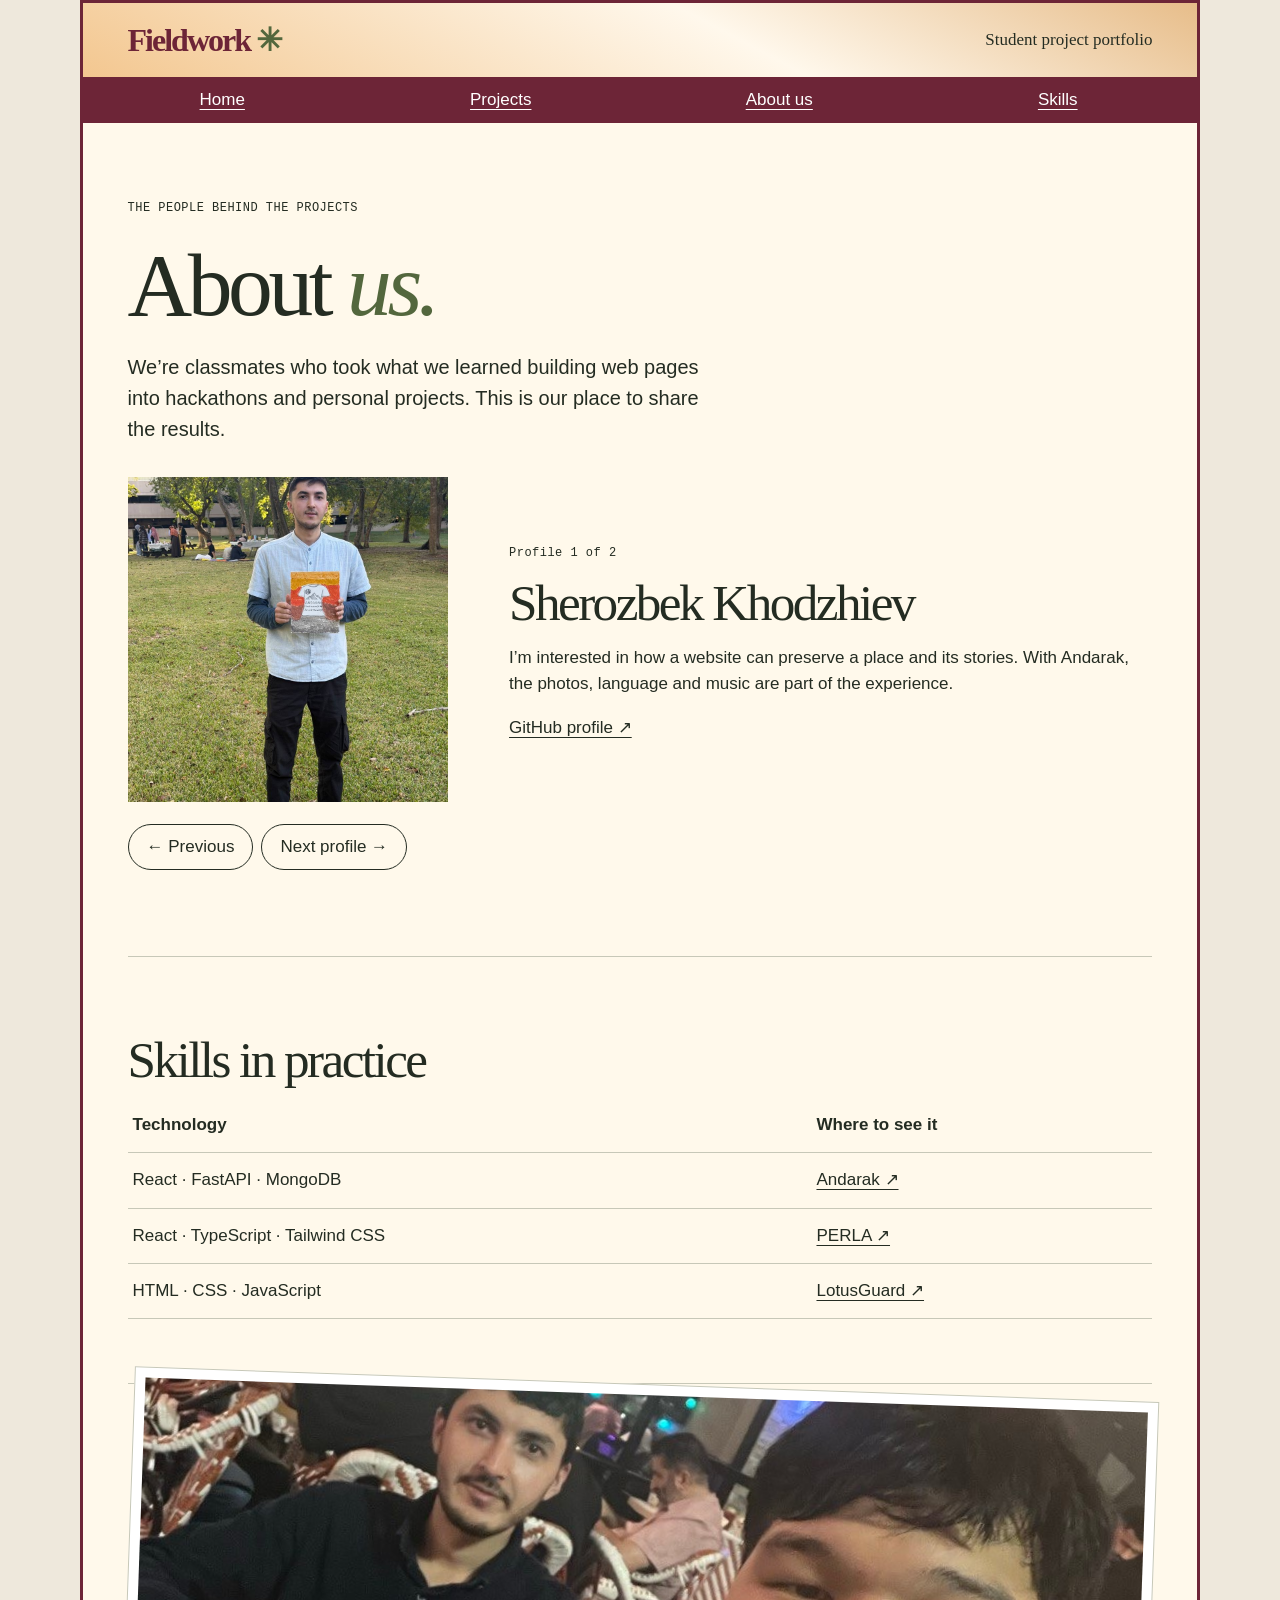
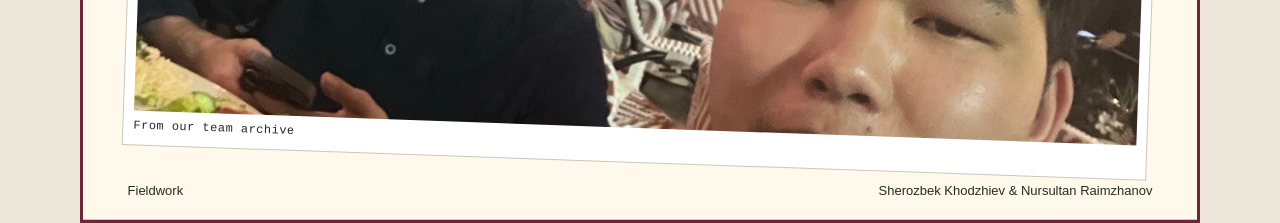
==== about.html @ 3a1ce0cd "Adapt the Town Hall layout and mobile navigation for Fieldwork" ====
<!DOCTYPE html>
<html lang="en">
 <head>
  <meta charset="utf-8"/>
  <meta content="width=device-width, initial-scale=1" name="viewport"/>
  <title>
   About us | Fieldwork
  </title>
  <link href="normalize.css" rel="stylesheet"/>
  <link href="slicknav.css" rel="stylesheet"/>
  <link href="style.css" rel="stylesheet"/>
  <script defer="" src="jquery.min.js">
  </script>
  <script defer="" src="jquery.slicknav.min.js">
  </script>
  <script defer="" src="app.js">
  </script>
 </head>
 <body>
  <header>
   <a class="brand" href="index.html">
    Fieldwork
    <span>
     ✳
    </span>
   </a>
   <p>
    Student project portfolio
   </p>
  </header>
  <nav aria-label="Mobile navigation" id="mobile_menu">
  </nav>
  <nav aria-label="Main" class="class-nav">
   <ul id="nav_menu">
    <li>
     <a href="index.html">
      Home
     </a>
    </li>
    <li>
     <a href="index.html#projects">
      Projects
     </a>
     <ul>
      <li>
       <a href="andarak.html">
        Andarak
       </a>
      </li>
      <li>
       <a href="perla.html">
        PERLA
       </a>
      </li>
      <li>
       <a href="lotus.html">
        LotusGuard
       </a>
      </li>
      <li>
       <a href="gimi.html">
        Gimi
       </a>
      </li>
     </ul>
    </li>
    <li>
     <a href="about.html">
      About us
     </a>
    </li>
    <li>
     <a href="about.html#skills">
      Skills
     </a>
    </li>
   </ul>
  </nav>
  <main>
   <section>
    <p class="eyebrow">
     The people behind the projects
    </p>
    <h1>
     About
     <em>
      us.
     </em>
    </h1>
    <p class="intro">
     We’re classmates who took what we learned building web pages into hackathons and personal projects. This is our place to share the results.
    </p>
    <div class="slide">
     <img alt="Sherozbek holding his artwork" id="portrait" src="assets/sheroz.jpg"/>
     <div aria-live="polite">
      <small id="counter">
       Profile 1 of 2
      </small>
      <h2 id="name">
       Sherozbek Khodzhiev
      </h2>
      <p id="bio">
       I’m interested in how a website can preserve a place and its stories. With Andarak, the photos, language and music are part of the experience.
      </p>
      <a href="https://github.com/sherozkhodzhiev" id="profile">
       GitHub profile ↗
      </a>
     </div>
    </div>
    <div class="filters">
     <button id="prev">
      ← Previous
     </button>
     <button id="next">
      Next profile →
     </button>
    </div>
   </section>
   <section id="skills">
    <h2>
     Skills in practice
    </h2>
    <table>
     <thead>
      <tr>
       <th>
        Technology
       </th>
       <th>
        Where to see it
       </th>
      </tr>
     </thead>
     <tbody>
      <tr>
       <td>
        React · FastAPI · MongoDB
       </td>
       <td>
        <a href="andarak.html">
         Andarak ↗
        </a>
       </td>
      </tr>
      <tr>
       <td>
        React · TypeScript · Tailwind CSS
       </td>
       <td>
        <a href="perla.html">
         PERLA ↗
        </a>
       </td>
      </tr>
      <tr>
       <td>
        HTML · CSS · JavaScript
       </td>
       <td>
        <a href="lotus.html">
         LotusGuard ↗
        </a>
       </td>
      </tr>
     </tbody>
    </table>
   </section>
   <figure>
    <img alt="Sherozbek and Nursultan together" src="assets/team.jpg"/>
    <figcaption>
     From our team archive
    </figcaption>
   </figure>
  </main>
  <footer>
   Fieldwork
   <span>
    Sherozbek Khodzhiev &amp; Nursultan Raimzhanov
   </span>
  </footer>
 </body>
</html>
---- style.css ----
:root { color-scheme: light; --ink: #242c22; --paper: #f6f4e9; --line: #c7c8b8; }
* { box-sizing: border-box; }
body { margin: auto; max-width: 1260px; padding: 0 clamp(18px,5vw,70px); color: var(--ink); background: var(--paper); font: 17px/1.55 'Helvetica Neue',Arial,sans-serif; }
header, nav, footer, .filters { display: flex; gap: 1rem; align-items: center; }
header, footer { justify-content: space-between; border-bottom: 1px solid var(--line); padding: 18px 0; }
.brand { font: bold 32px Georgia,serif; letter-spacing: -2px; }
.brand span, em { color: #53673d; }
a { color: inherit; text-underline-offset: 4px; }
header a, .button, .cover, h3 a { text-decoration: none; }
a:hover, nav a:focus { text-decoration: underline; }
.hero, .slide { display: grid; grid-template-columns: 1.3fr 1fr; gap: 6%; align-items: center; }
section { padding: clamp(34px,5vw,70px) 0; border-bottom: 1px solid var(--line); }
h1,h2,h3 { font: normal 1em/1 Georgia,serif; margin: .25em 0; letter-spacing: -.05em; }
h1 { font-size: clamp(58px,7vw,100px); }
h2 { font-size: clamp(38px,4vw,58px); }
h3 { font-size: 34px; }
.eyebrow, small, figcaption { font: 12px/1.5 'Courier New',monospace; letter-spacing: .04em; }
.eyebrow { text-transform: uppercase; }
.intro { font-size: 20px; max-width: 54ch; }
figure { margin: 0; padding: 10px; background: white; border: 1px solid var(--line); transform: rotate(2deg); }
figure img { width: 100%; height: clamp(240px,26vw,355px); object-fit: cover; object-position: center 40%; display: block; }
figcaption { padding-top: 6px; }
.button, button { display: inline-block; border: 1px solid var(--ink); border-radius: 30px; padding: 9px 18px; font: inherit; cursor: pointer; }
.button, button[aria-pressed=true] { background: var(--ink); color: white; }
button { color: var(--ink); background: transparent; }
.filters { margin: 22px 0; flex-wrap: wrap; gap: 8px; }
.grid { display: grid; grid-template-columns: repeat(3,1fr); gap: 22px; }
.art { aspect-ratio: 1.65; display: grid; place-content: center; place-items: center; border: 1px solid #0002; margin-bottom: 12px; overflow: hidden; }
.art span { font: italic clamp(32px,4vw,60px) Georgia,serif; letter-spacing: -.07em; }
.art i { font: 12px monospace; text-transform: uppercase; }
.andarak { background: repeating-radial-gradient(ellipse at 0% 140%,transparent 0 13px,#ffffff30 14px 15px),#bbcc91; }
.perla { background: linear-gradient(140deg,#e4c2bc,#f5ded7 44%,#bb928b); color: #4d2d34; }
.lotus { background: repeating-linear-gradient(0deg,transparent 0 22px,#ffffff22 23px 24px),#b4cdcd; }
.story { max-width: 780px; margin: auto; }
.story .art { max-height: 260px; }
.story h2 { margin-top: .8em; }
.slide { margin-top: 32px; grid-template-columns: minmax(160px,320px) 1fr; }
.slide img { width: 100%; height: 325px; object-fit: cover; object-position: center 32%; }
table { border-collapse: collapse; width: 100%; }
td, th { padding: 14px 5px; border-bottom: 1px solid var(--line); text-align: left; }
footer { font-size: 13px; }
:focus-visible { outline: 3px solid #925120; outline-offset: 3px; }
@media(max-width: 700px) {
  .hero,.grid,.slide { grid-template-columns: 1fr; gap: 20px; }
  .brand { font-size: 27px; }
  nav { font-size: 14px; gap: 10px; }
  figure { transform: none; }
  .slide img { max-width: 360px; }
}

.film { display: block; width: 100%; aspect-ratio: 16 / 9; border: 0; background: var(--ink); }

/* The framed masthead, navigation band and people sidebar follow Town Hall. */
body { max-width: 1120px; padding: 0; border: 3px solid #6d2537; background: #fff9eb; }
html { background: #eee8dc; }
header { padding: 18px 4%; background: linear-gradient(28deg,#f3c790,#fff8ec 58%,#e7bd8a); border: 0; }
header .brand { color: #6d2537; }
header p { margin: 0; font-family: Georgia,serif; }
main,footer { padding-inline: 4%; }
.class-nav { display: block; background: #6d2537; color: white; }
#nav_menu, #nav_menu ul { list-style: none; padding: 0; margin: 0; }
#nav_menu { display: flex; }
#nav_menu li { position: relative; flex: 1; }
#nav_menu a { display: block; padding: 10px 14px; text-align: center; }
#nav_menu ul { display: none; position: absolute; z-index: 2; background: #6d2537; min-width: 100%; }
#nav_menu li:hover > ul, #nav_menu li:focus-within > ul { display: block; }
#mobile_menu { display: none; }
.class-layout { display: grid; grid-template-columns: 190px 1fr; gap: 5%; }
.directory { padding-top: 42px; }
.directory h2 { font-size: 28px; color: #6d2537; }
.directory a { display: block; margin: 16px 0 4px; }
.directory img { width: 85px; height: 98px; object-fit: cover; object-position: center 30%; }
.hero { display: block; }
.hero figure { float: right; width: 40%; margin: 5px 2px 16px 22px; transform: none; }
.hero figure img { height: 210px; }
.hero::after { content: ''; display: block; clear: both; }
.hero h1 { font-size: clamp(39px,5vw,66px); color: #6d2537; }
@media (max-width: 700px) {
  #mobile_menu { display: block; }
  #mobile_menu:has(.slicknav_menu) + .class-nav { display: none; }
  .slicknav_menu { background: #6d2537; }
  .class-layout { display: flex; flex-direction: column-reverse; gap: 0; }
  .directory { padding: 20px 0; }
  .hero figure { width: 46%; }
  header p { font-size: 14px; }
}
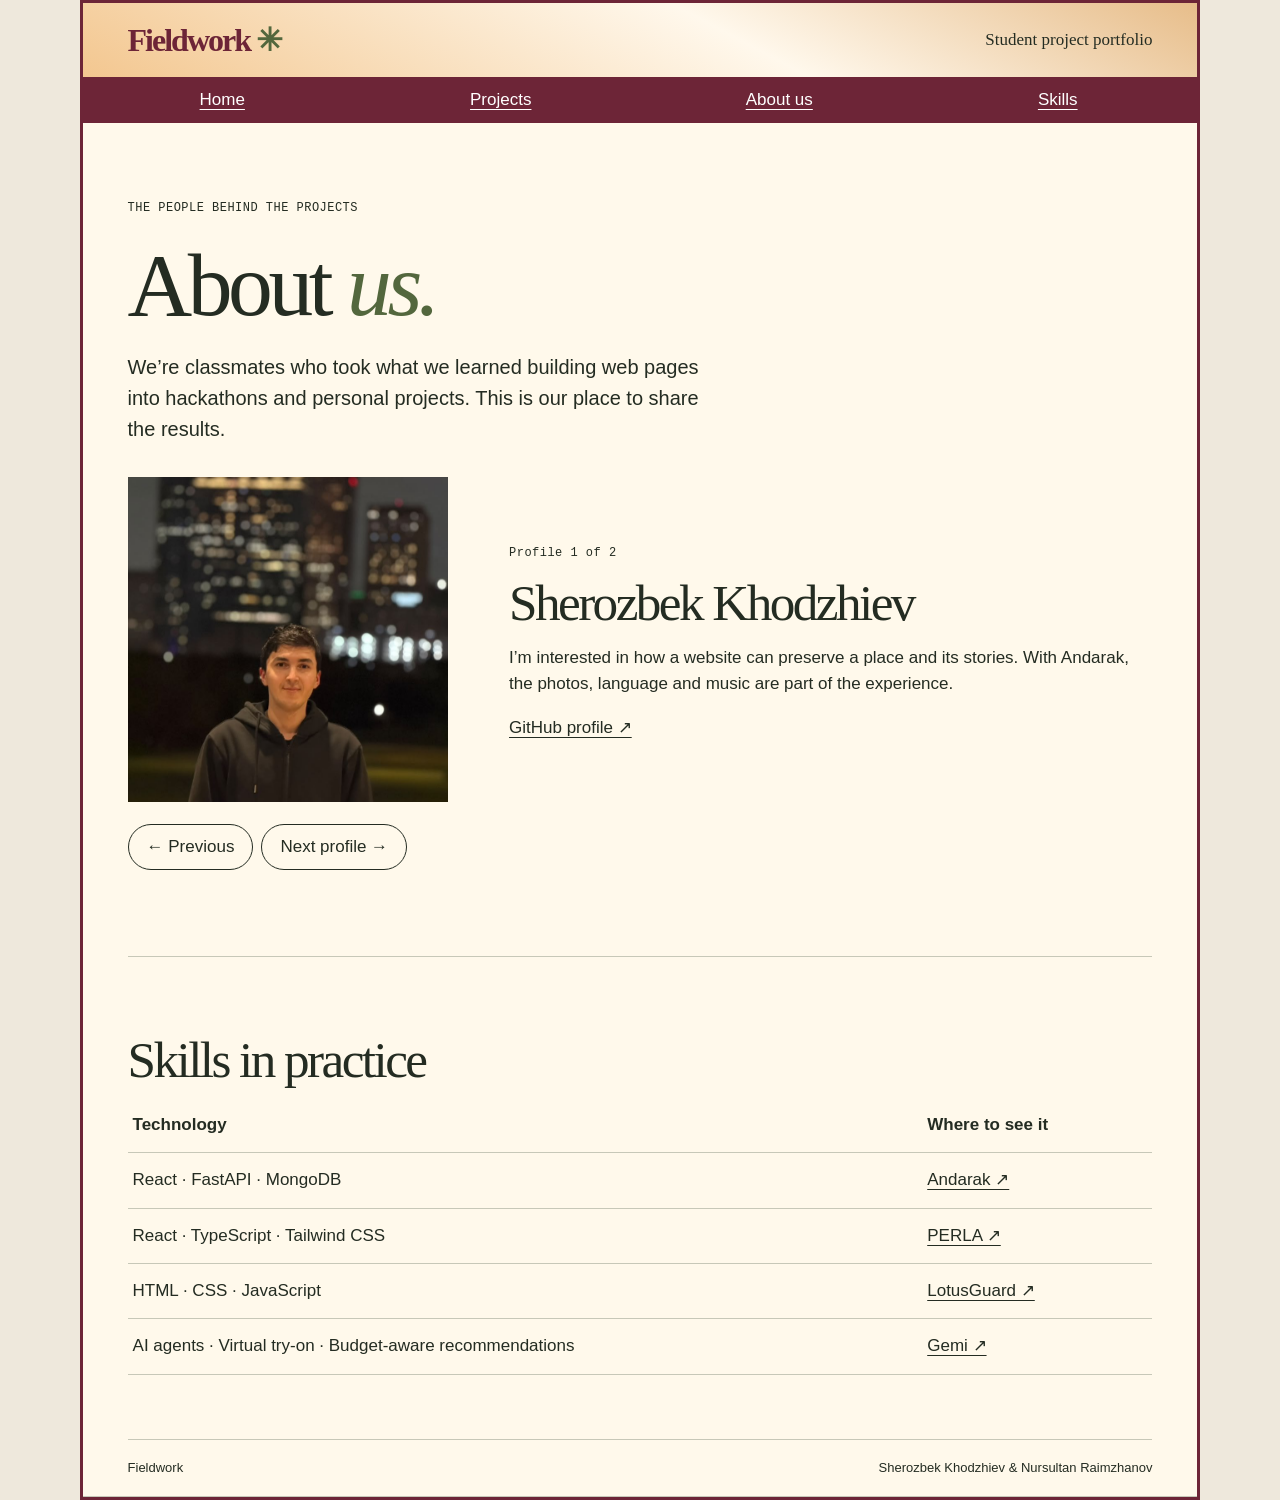
==== commit 85b5b212: "Replace developer portraits, remove team photo and add Gemi skills" ====
--- a/about.html
+++ b/about.html
@@ -8,12 +8,12 @@
   </title>
   <link href="normalize.css" rel="stylesheet"/>
   <link href="slicknav.css" rel="stylesheet"/>
-  <link href="style.css" rel="stylesheet"/>
+  <link href="style.css?v=3" rel="stylesheet"/>
   <script defer="" src="jquery.min.js">
   </script>
   <script defer="" src="jquery.slicknav.min.js">
   </script>
-  <script defer="" src="app.js">
+  <script defer="" src="app.js?v=3">
   </script>
  </head>
  <body>
@@ -59,7 +59,7 @@
       </li>
       <li>
        <a href="gimi.html">
-        Gimi
+        Gemi
        </a>
       </li>
      </ul>
@@ -91,7 +91,7 @@
      We’re classmates who took what we learned building web pages into hackathons and personal projects. This is our place to share the results.
     </p>
     <div class="slide">
-     <img alt="Sherozbek holding his artwork" id="portrait" src="assets/sheroz.jpg"/>
+     <img alt="Portrait of Sherozbek Khodzhiev" id="portrait" src="assets/sheroz.jpg?v=2"/>
      <div aria-live="polite">
       <small id="counter">
        Profile 1 of 2
@@ -162,15 +162,19 @@
         </a>
        </td>
       </tr>
+      <tr>
+       <td>
+        AI agents · Virtual try-on · Budget-aware recommendations
+       </td>
+       <td>
+        <a href="gimi.html">
+         Gemi ↗
+        </a>
+       </td>
+      </tr>
      </tbody>
     </table>
    </section>
-   <figure>
-    <img alt="Sherozbek and Nursultan together" src="assets/team.jpg"/>
-    <figcaption>
-     From our team archive
-    </figcaption>
-   </figure>
   </main>
   <footer>
    Fieldwork
--- a/style.css
+++ b/style.css
@@ -84,3 +84,11 @@
   .hero figure { width: 46%; }
   header p { font-size: 14px; }
 }
+
+.mission { margin-bottom: 2rem; border-bottom: 1px solid #bba69a; padding-bottom: .8rem; }
+.hero .mission h1, .hero article h2 { font-size: clamp(32px,4vw,48px); color: #6d2537; }
+.grid { grid-template-columns: repeat(2,minmax(0,1fr)); grid-auto-rows: 1fr; }
+.project-card { background: #fffaf0; border: 1px solid #bba69a; border-top: 4px solid #6d2537; padding: clamp(18px,3vw,32px); }
+.project-card h3 { color: #6d2537; margin: .4em 0; }
+.project-card p { margin-bottom: 0; }
+@media(max-width:700px) { .grid { grid-template-columns: 1fr; grid-auto-rows: auto; } }
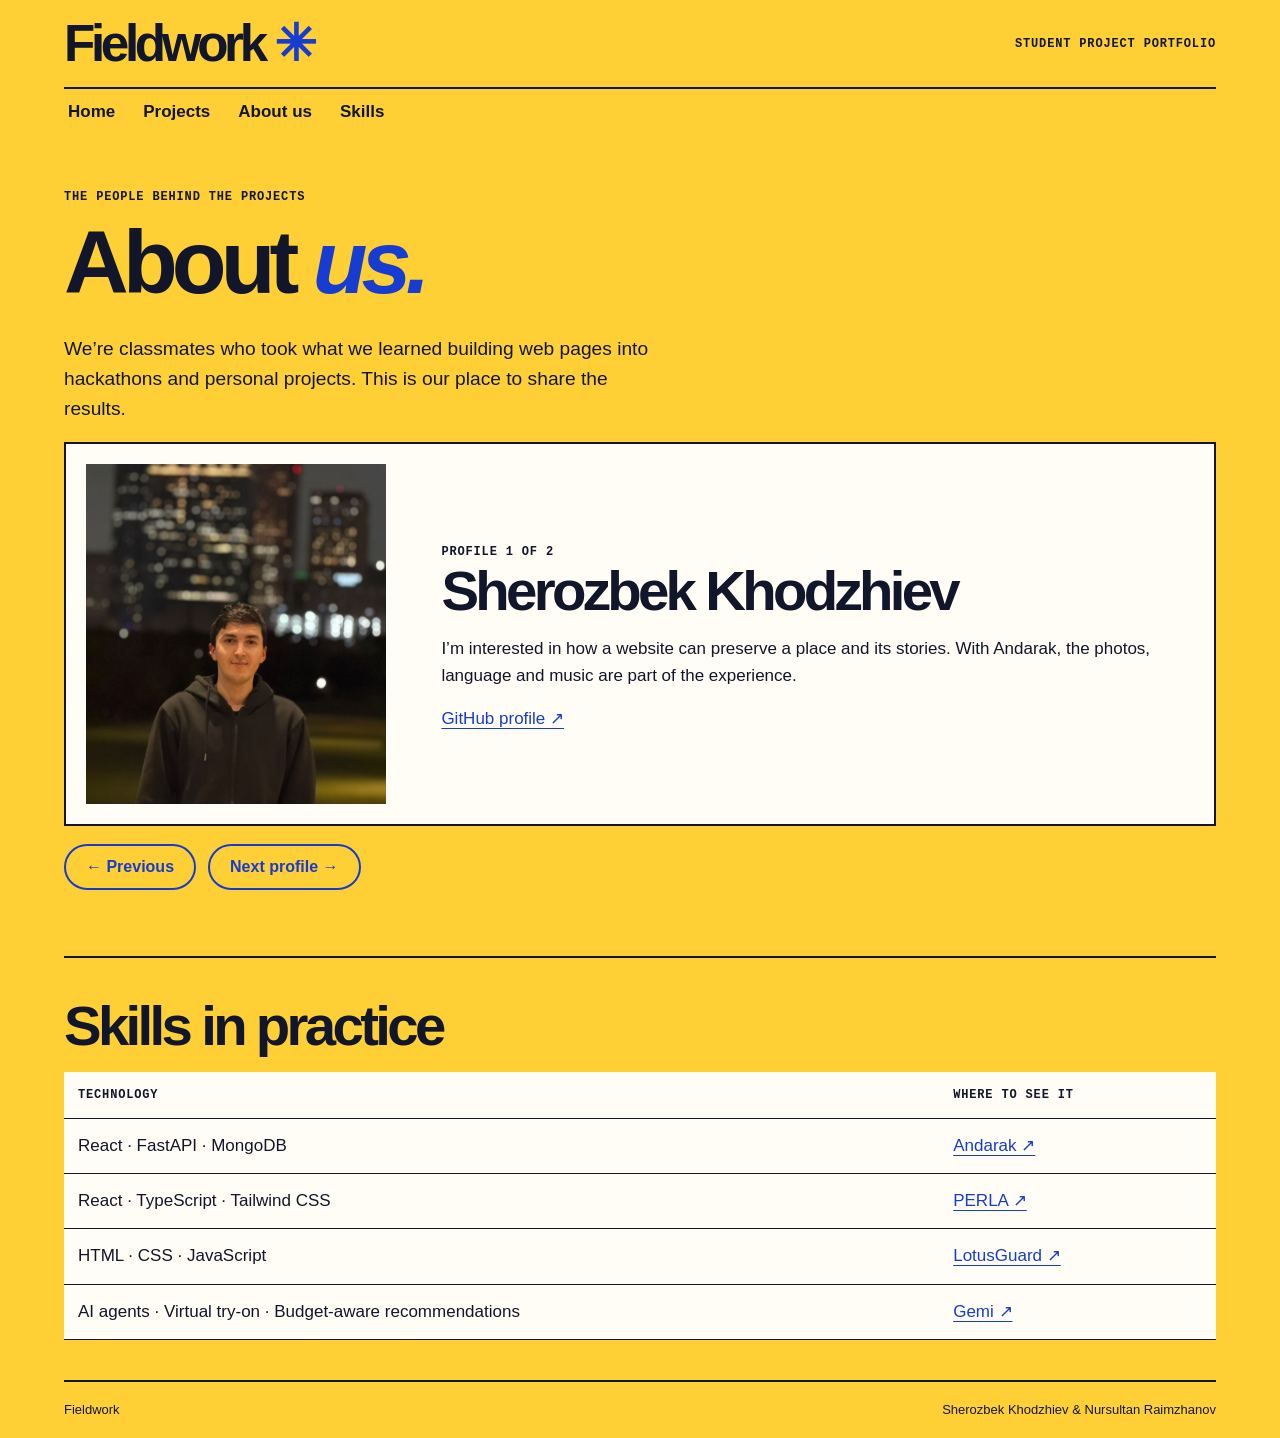
==== commit a7596c11: "Load the refreshed theme across every portfolio page" ====
--- a/about.html
+++ b/about.html
@@ -8,7 +8,7 @@
   </title>
   <link href="normalize.css" rel="stylesheet"/>
   <link href="slicknav.css" rel="stylesheet"/>
-  <link href="style.css?v=3" rel="stylesheet"/>
+  <link href="style.css?v=4" rel="stylesheet"/>
   <script defer="" src="jquery.min.js">
   </script>
   <script defer="" src="jquery.slicknav.min.js">
--- a/style.css
+++ b/style.css
@@ -1,94 +1,62 @@
-:root { color-scheme: light; --ink: #242c22; --paper: #f6f4e9; --line: #c7c8b8; }
+:root { --sun: #ffd035; --blue: #173cd1; --ink: #12162a; --paper: #fffdf5; color-scheme: light; }
 * { box-sizing: border-box; }
-body { margin: auto; max-width: 1260px; padding: 0 clamp(18px,5vw,70px); color: var(--ink); background: var(--paper); font: 17px/1.55 'Helvetica Neue',Arial,sans-serif; }
-header, nav, footer, .filters { display: flex; gap: 1rem; align-items: center; }
-header, footer { justify-content: space-between; border-bottom: 1px solid var(--line); padding: 18px 0; }
-.brand { font: bold 32px Georgia,serif; letter-spacing: -2px; }
-.brand span, em { color: #53673d; }
-a { color: inherit; text-underline-offset: 4px; }
-header a, .button, .cover, h3 a { text-decoration: none; }
-a:hover, nav a:focus { text-decoration: underline; }
-.hero, .slide { display: grid; grid-template-columns: 1.3fr 1fr; gap: 6%; align-items: center; }
-section { padding: clamp(34px,5vw,70px) 0; border-bottom: 1px solid var(--line); }
-h1,h2,h3 { font: normal 1em/1 Georgia,serif; margin: .25em 0; letter-spacing: -.05em; }
-h1 { font-size: clamp(58px,7vw,100px); }
-h2 { font-size: clamp(38px,4vw,58px); }
-h3 { font-size: 34px; }
-.eyebrow, small, figcaption { font: 12px/1.5 'Courier New',monospace; letter-spacing: .04em; }
-.eyebrow { text-transform: uppercase; }
-.intro { font-size: 20px; max-width: 54ch; }
-figure { margin: 0; padding: 10px; background: white; border: 1px solid var(--line); transform: rotate(2deg); }
-figure img { width: 100%; height: clamp(240px,26vw,355px); object-fit: cover; object-position: center 40%; display: block; }
-figcaption { padding-top: 6px; }
-.button, button { display: inline-block; border: 1px solid var(--ink); border-radius: 30px; padding: 9px 18px; font: inherit; cursor: pointer; }
-.button, button[aria-pressed=true] { background: var(--ink); color: white; }
-button { color: var(--ink); background: transparent; }
-.filters { margin: 22px 0; flex-wrap: wrap; gap: 8px; }
-.grid { display: grid; grid-template-columns: repeat(3,1fr); gap: 22px; }
-.art { aspect-ratio: 1.65; display: grid; place-content: center; place-items: center; border: 1px solid #0002; margin-bottom: 12px; overflow: hidden; }
-.art span { font: italic clamp(32px,4vw,60px) Georgia,serif; letter-spacing: -.07em; }
-.art i { font: 12px monospace; text-transform: uppercase; }
-.andarak { background: repeating-radial-gradient(ellipse at 0% 140%,transparent 0 13px,#ffffff30 14px 15px),#bbcc91; }
-.perla { background: linear-gradient(140deg,#e4c2bc,#f5ded7 44%,#bb928b); color: #4d2d34; }
-.lotus { background: repeating-linear-gradient(0deg,transparent 0 22px,#ffffff22 23px 24px),#b4cdcd; }
-.story { max-width: 780px; margin: auto; }
-.story .art { max-height: 260px; }
-.story h2 { margin-top: .8em; }
-.slide { margin-top: 32px; grid-template-columns: minmax(160px,320px) 1fr; }
-.slide img { width: 100%; height: 325px; object-fit: cover; object-position: center 32%; }
-table { border-collapse: collapse; width: 100%; }
-td, th { padding: 14px 5px; border-bottom: 1px solid var(--line); text-align: left; }
-footer { font-size: 13px; }
-:focus-visible { outline: 3px solid #925120; outline-offset: 3px; }
-@media(max-width: 700px) {
-  .hero,.grid,.slide { grid-template-columns: 1fr; gap: 20px; }
-  .brand { font-size: 27px; }
-  nav { font-size: 14px; gap: 10px; }
-  figure { transform: none; }
-  .slide img { max-width: 360px; }
-}
-
-.film { display: block; width: 100%; aspect-ratio: 16 / 9; border: 0; background: var(--ink); }
-
-/* The framed masthead, navigation band and people sidebar follow Town Hall. */
-body { max-width: 1120px; padding: 0; border: 3px solid #6d2537; background: #fff9eb; }
-html { background: #eee8dc; }
-header { padding: 18px 4%; background: linear-gradient(28deg,#f3c790,#fff8ec 58%,#e7bd8a); border: 0; }
-header .brand { color: #6d2537; }
-header p { margin: 0; font-family: Georgia,serif; }
-main,footer { padding-inline: 4%; }
-.class-nav { display: block; background: #6d2537; color: white; }
-#nav_menu, #nav_menu ul { list-style: none; padding: 0; margin: 0; }
-#nav_menu { display: flex; }
-#nav_menu li { position: relative; flex: 1; }
-#nav_menu a { display: block; padding: 10px 14px; text-align: center; }
-#nav_menu ul { display: none; position: absolute; z-index: 2; background: #6d2537; min-width: 100%; }
+body { margin: 0 auto; background: var(--sun); color: var(--ink); font: 17px/1.55 'Helvetica Neue', Arial, sans-serif; }
+header, main, footer, .class-nav { width: min(90%, 1180px); margin-inline: auto; }
+header,footer,.filters { display: flex; align-items: center; gap: 12px; }
+header,footer { justify-content: space-between; }
+header { padding: 18px 0; border-bottom: 2px solid var(--ink); }
+header p, small, .eyebrow, th { font: 600 12px/1.5 'Courier New',monospace; letter-spacing: .07em; text-transform: uppercase; }
+.brand { color: var(--ink); font-size: clamp(34px,4vw,58px); line-height: 1; letter-spacing: -.085em; font-weight: 800; }
+.brand span, em { color: var(--blue); }
+a { color: var(--blue); text-underline-offset: 4px; }
+.brand, nav a, .button, h3 a { text-decoration: none; }
+a:hover { text-decoration: underline; }
+:focus-visible { outline: 3px solid currentColor; outline-offset: 3px; }
+#nav_menu, #nav_menu ul { list-style: none; margin: 0; padding: 0; }
+#nav_menu { display: flex; gap: 20px; }
+#nav_menu li { position: relative; }
+#nav_menu a { display: block; padding: 10px 4px; font-weight: 600; color: var(--ink); }
+#nav_menu ul { display: none; position: absolute; z-index: 3; min-width: 150px; background: var(--paper); border: 2px solid var(--ink); padding: 4px 12px; }
 #nav_menu li:hover > ul, #nav_menu li:focus-within > ul { display: block; }
 #mobile_menu { display: none; }
-.class-layout { display: grid; grid-template-columns: 190px 1fr; gap: 5%; }
-.directory { padding-top: 42px; }
-.directory h2 { font-size: 28px; color: #6d2537; }
-.directory a { display: block; margin: 16px 0 4px; }
-.directory img { width: 85px; height: 98px; object-fit: cover; object-position: center 30%; }
-.hero { display: block; }
-.hero figure { float: right; width: 40%; margin: 5px 2px 16px 22px; transform: none; }
-.hero figure img { height: 210px; }
-.hero::after { content: ''; display: block; clear: both; }
-.hero h1 { font-size: clamp(39px,5vw,66px); color: #6d2537; }
-@media (max-width: 700px) {
+.class-layout { display: grid; grid-template-columns: 1.2fr 1fr; gap: 8%; align-items: center; padding: clamp(32px,5vw,74px) 0; }
+.hero { grid-column: 1; grid-row: 1; }
+h1,h2,h3 { line-height: 1; letter-spacing: -.065em; margin: 0 0 .3em; }
+h1 { font-size: clamp(52px,7vw,102px); }
+h2 { font-size: clamp(34px,4.4vw,62px); }
+h3 { font-size: clamp(29px,3.2vw,44px); }
+.mission h1 { color: var(--blue); }
+.mission p,.intro { max-width: 55ch; font-size: clamp(17px,1.5vw,21px); }
+.button, button { display: inline-block; border: 2px solid var(--blue); border-radius: 32px; padding: 9px 20px; font: 600 16px/1.5 Arial,sans-serif; cursor: pointer; color: var(--blue); background: transparent; }
+.button,button[aria-pressed=true] { background: var(--blue); color: white; }
+.directory { grid-column: 2; display: grid; grid-template-columns: repeat(2,minmax(0,1fr)); gap: 7px 16px; align-items: start; }
+.directory h2 { grid-column: span 2; font: 600 12px monospace; text-transform: uppercase; letter-spacing: .08em; }
+.directory img { grid-row: 2; width: 100%; aspect-ratio: 4/5; object-fit: cover; border: 5px solid var(--paper); box-shadow: 5px 5px var(--blue); }
+.directory a { grid-row: 3; color: var(--ink); font-weight: 700; font-size: 15px; }
+.directory img:last-child { transform: rotate(3deg); }
+#projects,#skills { padding: 32px 0 52px; border-top: 2px solid var(--ink); }
+.filters { flex-wrap: wrap; margin: 18px 0 26px; }
+.grid { display: grid; grid-template-columns: repeat(2,minmax(0,1fr)); gap: 20px; }
+.project-card { background: var(--paper); border: 2px solid var(--ink); border-left: 8px solid var(--blue); padding: clamp(20px,3vw,38px); }
+.project-card h3 { margin-top: .35em; }
+.project-card p { margin-bottom: 0; }
+.story, main > section:not(#projects) { padding-block: 40px; }
+.story { max-width: 790px; margin: auto; }
+.story h2 { margin-top: .8em; }
+.film { width: 100%; aspect-ratio: 16/9; display: block; border: 3px solid var(--ink); background: var(--ink); }
+.slide { display: grid; grid-template-columns: minmax(180px,300px) 1fr; gap: 5%; align-items: center; background: var(--paper); border: 2px solid var(--ink); padding: 20px; }
+.slide img { width: 100%; max-height: 340px; object-fit: cover; }
+table { width: 100%; border-collapse: collapse; background: var(--paper); }
+td,th { text-align: left; padding: 14px; border-bottom: 1px solid var(--ink); }
+footer { border-top: 2px solid var(--ink); padding-block: 18px; font-size: 13px; }
+@media(max-width:700px) {
   #mobile_menu { display: block; }
   #mobile_menu:has(.slicknav_menu) + .class-nav { display: none; }
-  .slicknav_menu { background: #6d2537; }
-  .class-layout { display: flex; flex-direction: column-reverse; gap: 0; }
-  .directory { padding: 20px 0; }
-  .hero figure { width: 46%; }
-  header p { font-size: 14px; }
+  .slicknav_menu,.slicknav_btn { background: var(--blue); }
+  .class-layout,.slide,.grid { grid-template-columns: 1fr; }
+  .class-layout { gap: 30px; }
+  .directory { grid-column: 1; width: min(100%,380px); }
+  .slide { gap: 18px; }
+  .slide img { max-width: 300px; }
+  header p { text-align: right; }
 }
-
-.mission { margin-bottom: 2rem; border-bottom: 1px solid #bba69a; padding-bottom: .8rem; }
-.hero .mission h1, .hero article h2 { font-size: clamp(32px,4vw,48px); color: #6d2537; }
-.grid { grid-template-columns: repeat(2,minmax(0,1fr)); grid-auto-rows: 1fr; }
-.project-card { background: #fffaf0; border: 1px solid #bba69a; border-top: 4px solid #6d2537; padding: clamp(18px,3vw,32px); }
-.project-card h3 { color: #6d2537; margin: .4em 0; }
-.project-card p { margin-bottom: 0; }
-@media(max-width:700px) { .grid { grid-template-columns: 1fr; grid-auto-rows: auto; } }
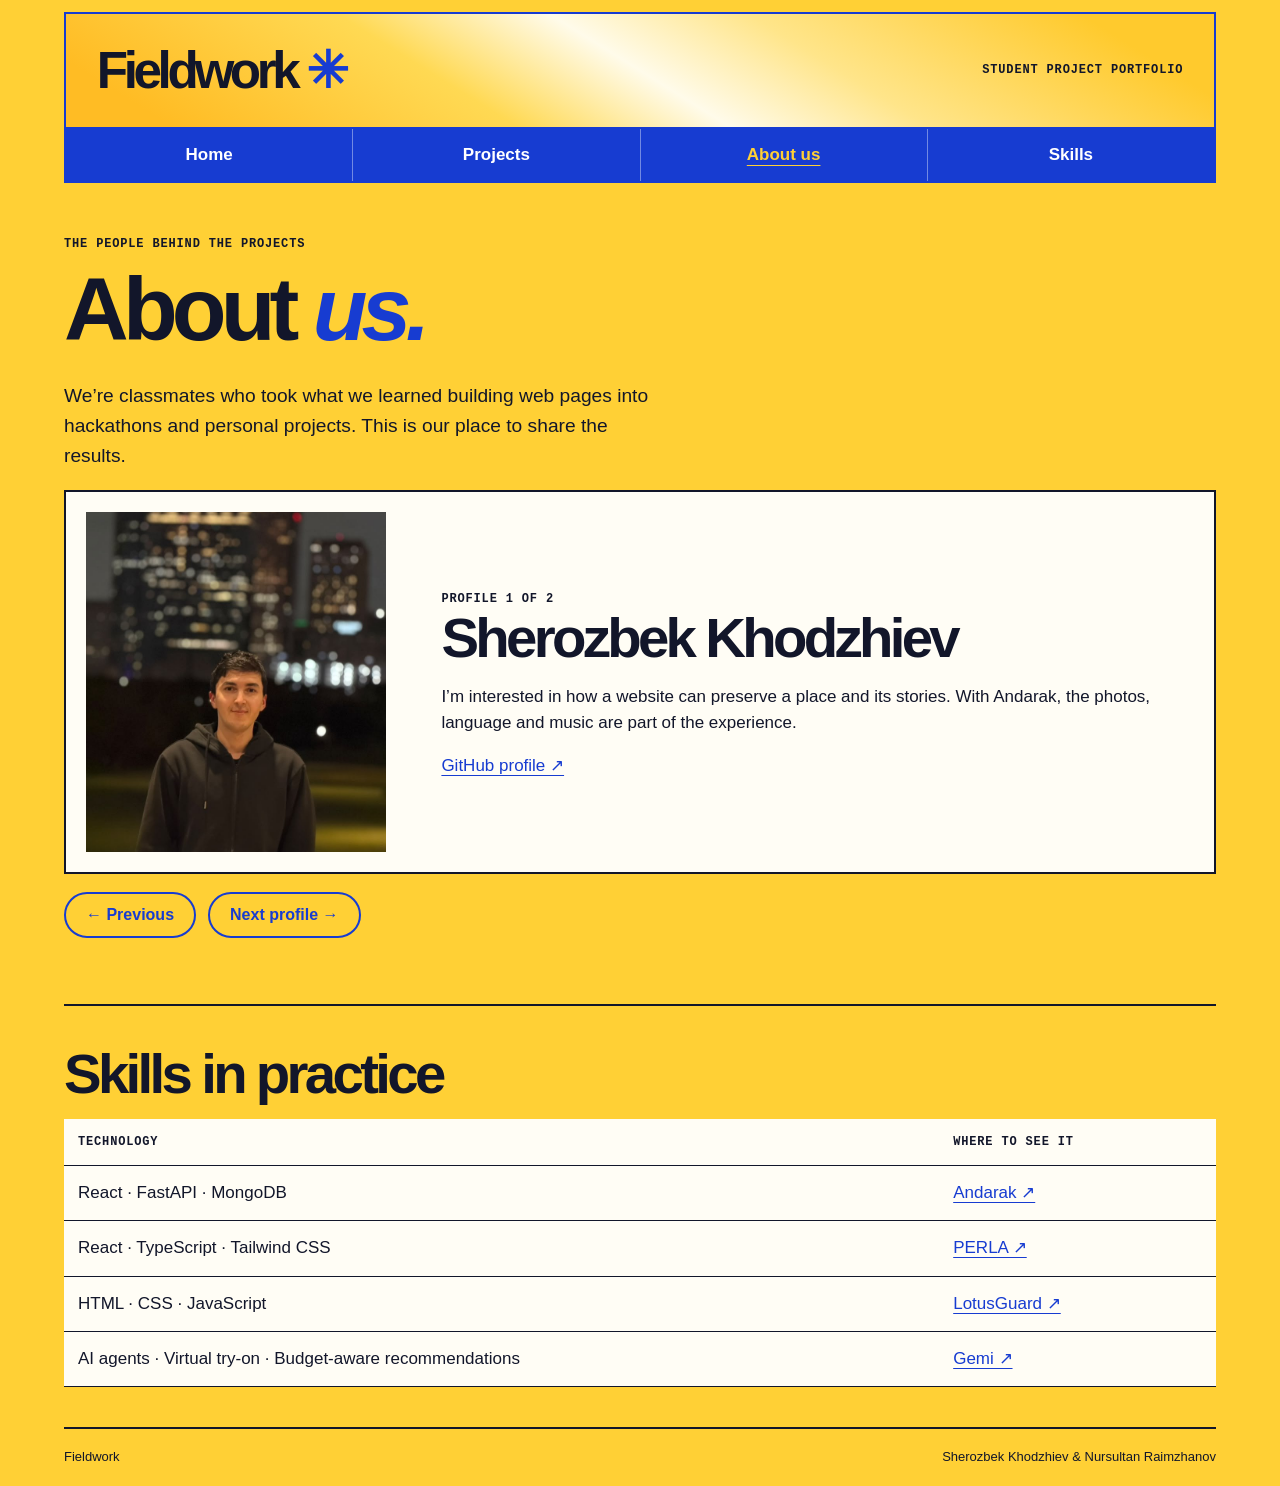
==== commit 13864706: "Frame the masthead and distinguish the active navigation tab" ====
--- a/about.html
+++ b/about.html
@@ -8,12 +8,12 @@
   </title>
   <link href="normalize.css" rel="stylesheet"/>
   <link href="slicknav.css" rel="stylesheet"/>
-  <link href="style.css?v=4" rel="stylesheet"/>
+  <link href="style.css?v=5" rel="stylesheet"/>
   <script defer="" src="jquery.min.js">
   </script>
   <script defer="" src="jquery.slicknav.min.js">
   </script>
-  <script defer="" src="app.js?v=3">
+  <script defer="" src="app.js?v=5">
   </script>
  </head>
  <body>
--- a/style.css
+++ b/style.css
@@ -60,3 +60,21 @@
   .slide img { max-width: 300px; }
   header p { text-align: right; }
 }
+
+/* A shared frame joins the masthead to the four navigation tabs. */
+header {
+  margin-top: 12px;
+  padding: clamp(16px,2.4vw,36px);
+  border: 2px solid var(--blue);
+  border-bottom: 0;
+  background: linear-gradient(32deg, #ffbc24 8%, #ffd953 34%, #fffbea 50%, #ffe58a 65%, #ffca2d 90%);
+}
+.class-nav, #mobile_menu { border: 2px solid var(--blue); background: var(--blue); }
+#nav_menu { gap: 0; }
+#nav_menu > li { flex: 1; text-align: center; }
+#nav_menu > li + li { border-left: 1px solid #ffffff65; }
+#nav_menu > li > a { padding: 13px 6px; color: white; }
+#nav_menu > li > a[aria-current], .slicknav_nav a[aria-current] { color: var(--sun); text-decoration: underline; text-underline-offset: 5px; }
+#nav_menu > li > a:hover, #nav_menu > li > a:focus-visible { background: #102fa5; }
+#nav_menu ul { left: 0; right: 0; text-align: left; }
+@media(max-width:700px) { #mobile_menu { width: min(90%,1180px); margin-inline: auto; } }
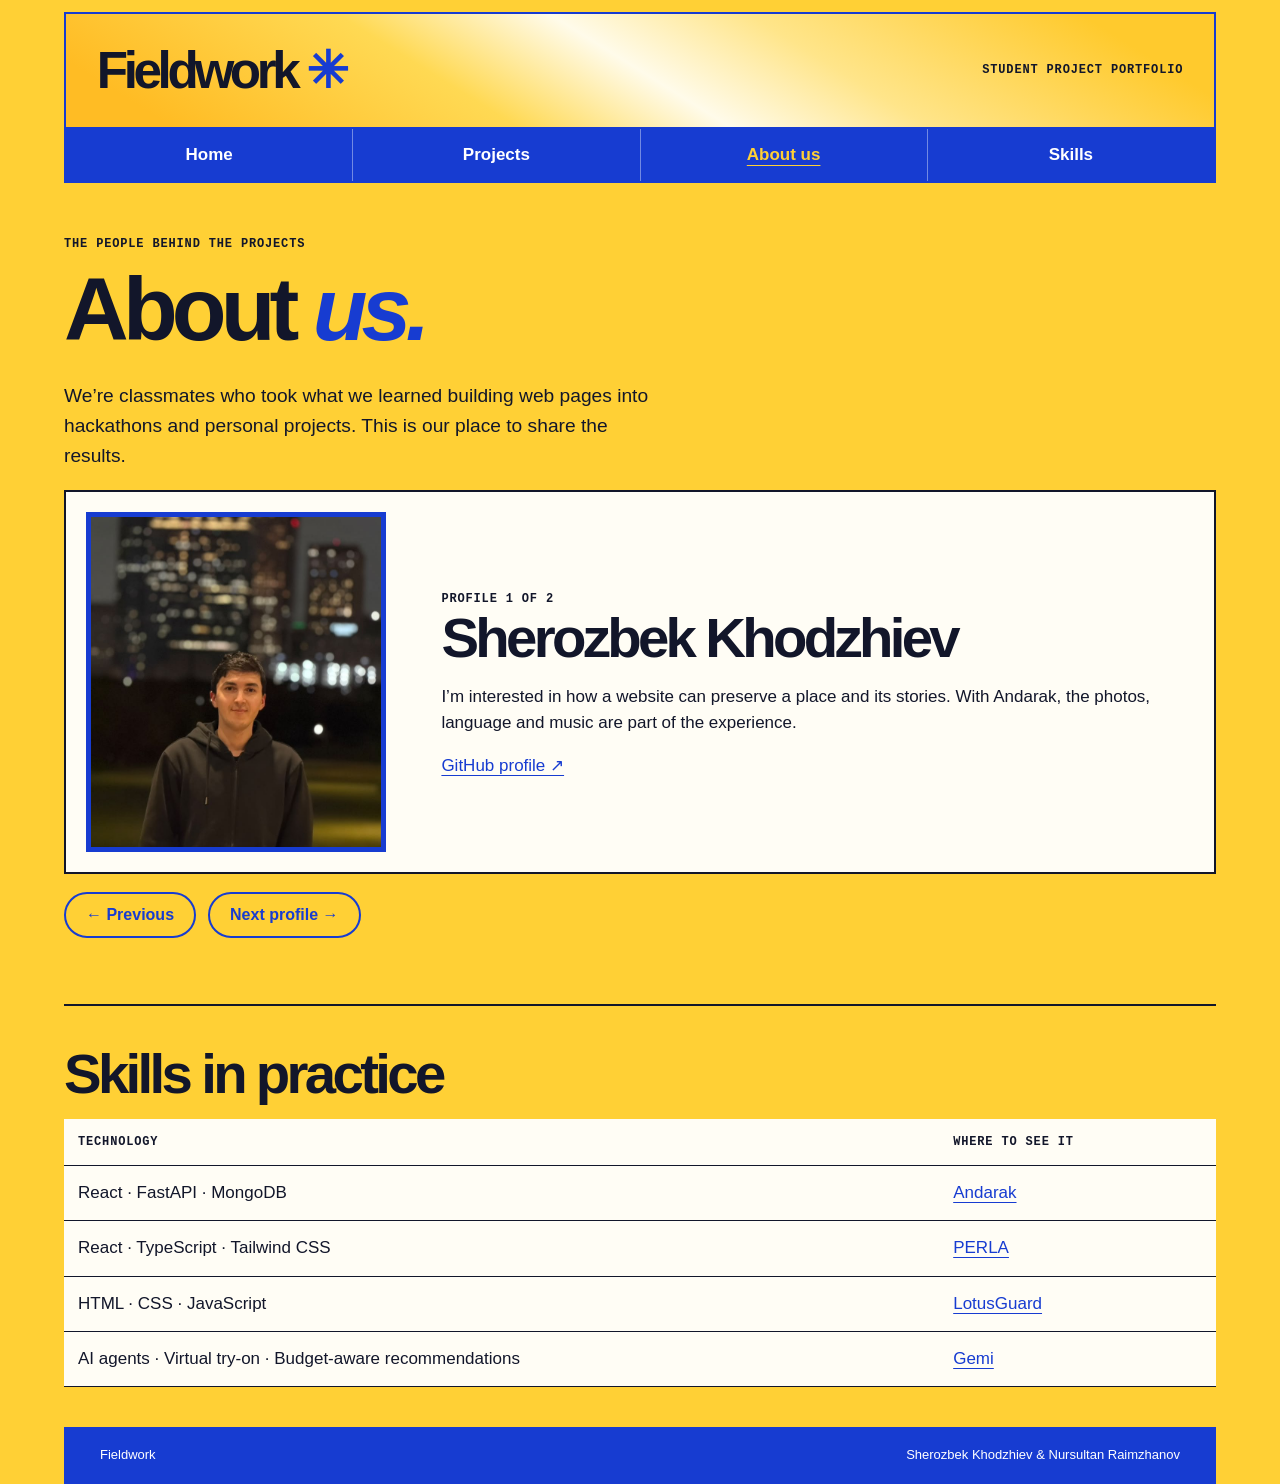
==== commit 4344e4da: "Add project reading links and complete the cobalt frames" ====
--- a/about.html
+++ b/about.html
@@ -8,7 +8,7 @@
   </title>
   <link href="normalize.css" rel="stylesheet"/>
   <link href="slicknav.css" rel="stylesheet"/>
-  <link href="style.css?v=5" rel="stylesheet"/>
+  <link href="style.css?v=6" rel="stylesheet"/>
   <script defer="" src="jquery.min.js">
   </script>
   <script defer="" src="jquery.slicknav.min.js">
@@ -138,7 +138,7 @@
        </td>
        <td>
         <a href="andarak.html">
-         Andarak ↗
+         Andarak
         </a>
        </td>
       </tr>
@@ -148,7 +148,7 @@
        </td>
        <td>
         <a href="perla.html">
-         PERLA ↗
+         PERLA
         </a>
        </td>
       </tr>
@@ -158,7 +158,7 @@
        </td>
        <td>
         <a href="lotus.html">
-         LotusGuard ↗
+         LotusGuard
         </a>
        </td>
       </tr>
@@ -168,7 +168,7 @@
        </td>
        <td>
         <a href="gimi.html">
-         Gemi ↗
+         Gemi
         </a>
        </td>
       </tr>
--- a/style.css
+++ b/style.css
@@ -31,13 +31,13 @@
 .button,button[aria-pressed=true] { background: var(--blue); color: white; }
 .directory { grid-column: 2; display: grid; grid-template-columns: repeat(2,minmax(0,1fr)); gap: 7px 16px; align-items: start; }
 .directory h2 { grid-column: span 2; font: 600 12px monospace; text-transform: uppercase; letter-spacing: .08em; }
-.directory img { grid-row: 2; width: 100%; aspect-ratio: 4/5; object-fit: cover; border: 5px solid var(--paper); box-shadow: 5px 5px var(--blue); }
+.directory img { grid-row: 2; width: 100%; aspect-ratio: 4/5; object-fit: cover; border: 5px solid var(--blue); }
 .directory a { grid-row: 3; color: var(--ink); font-weight: 700; font-size: 15px; }
 .directory img:last-child { transform: rotate(3deg); }
 #projects,#skills { padding: 32px 0 52px; border-top: 2px solid var(--ink); }
 .filters { flex-wrap: wrap; margin: 18px 0 26px; }
 .grid { display: grid; grid-template-columns: repeat(2,minmax(0,1fr)); gap: 20px; }
-.project-card { background: var(--paper); border: 2px solid var(--ink); border-left: 8px solid var(--blue); padding: clamp(20px,3vw,38px); }
+.project-card { background: var(--paper); border: 4px solid var(--blue); padding: clamp(20px,3vw,38px); }
 .project-card h3 { margin-top: .35em; }
 .project-card p { margin-bottom: 0; }
 .story, main > section:not(#projects) { padding-block: 40px; }
@@ -48,7 +48,7 @@
 .slide img { width: 100%; max-height: 340px; object-fit: cover; }
 table { width: 100%; border-collapse: collapse; background: var(--paper); }
 td,th { text-align: left; padding: 14px; border-bottom: 1px solid var(--ink); }
-footer { border-top: 2px solid var(--ink); padding-block: 18px; font-size: 13px; }
+footer { background: var(--blue); color: white; padding: 18px clamp(16px,3vw,36px); font-size: 13px; }
 @media(max-width:700px) {
   #mobile_menu { display: block; }
   #mobile_menu:has(.slicknav_menu) + .class-nav { display: none; }
@@ -78,3 +78,6 @@
 #nav_menu > li > a:hover, #nav_menu > li > a:focus-visible { background: #102fa5; }
 #nav_menu ul { left: 0; right: 0; text-align: left; }
 @media(max-width:700px) { #mobile_menu { width: min(90%,1180px); margin-inline: auto; } }
+
+.slide img { border: 5px solid var(--blue); }
+.read-more { display: inline-block; margin-top: 1em; font-weight: 700; }
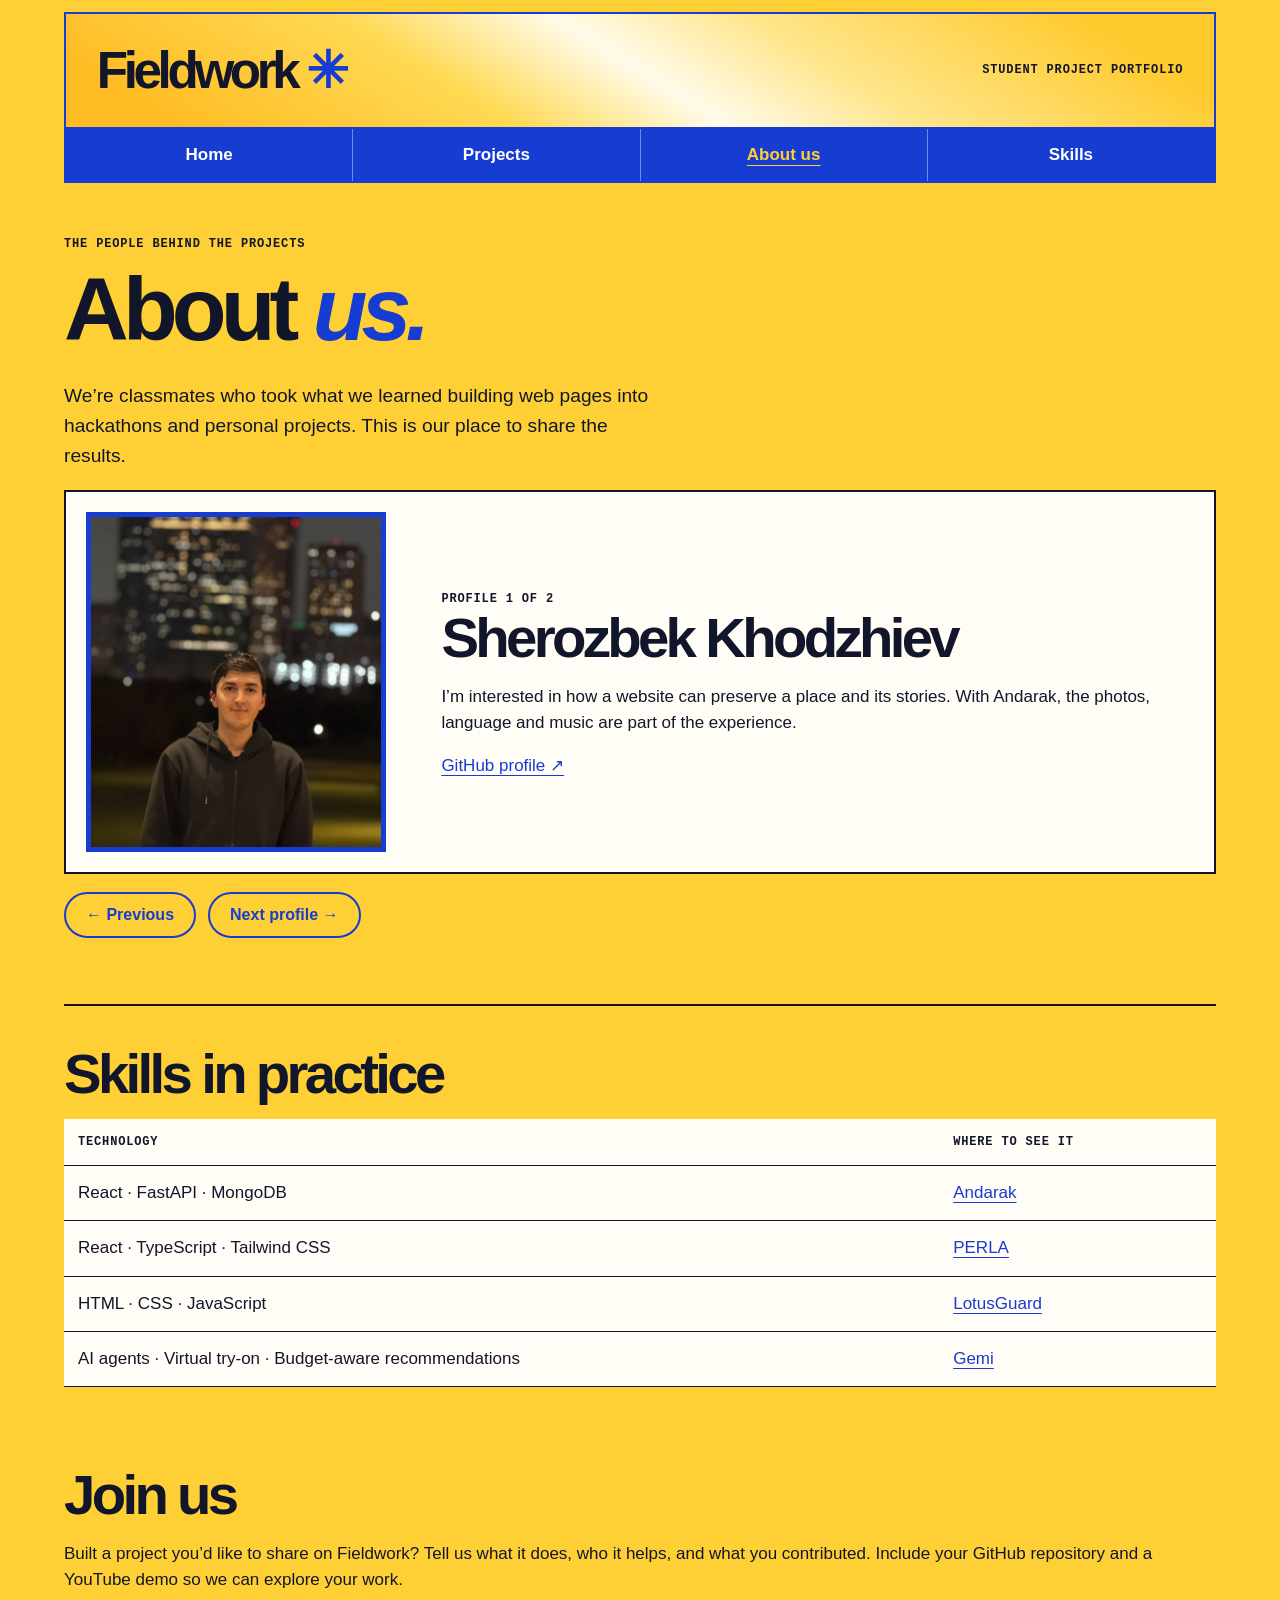
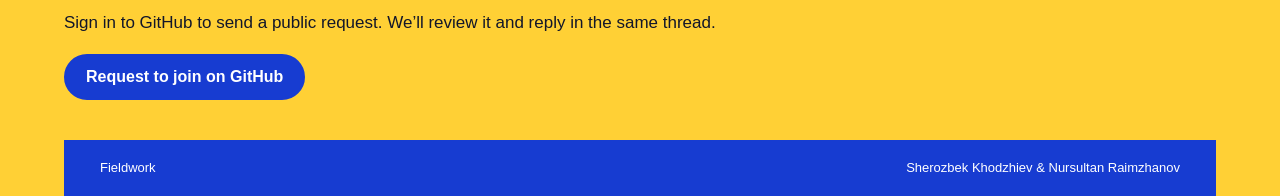
==== commit 2c354433: "Invite project submissions immediately after Skills" ====
--- a/about.html
+++ b/about.html
@@ -175,6 +175,12 @@
      </tbody>
     </table>
    </section>
+   <section id="join-us" aria-labelledby="join-title">
+    <h2 id="join-title">Join us</h2>
+    <p>Built a project you’d like to share on Fieldwork? Tell us what it does, who it helps, and what you contributed. Include your GitHub repository and a YouTube demo so we can explore your work.</p>
+    <p>Sign in to GitHub to send a public request. We’ll review it and reply in the same thread.</p>
+    <a class="button" href="https://github.com/sherozkhodzhiev/fieldwork-portfolio/issues/new?template=join.yml">Request to join on GitHub</a>
+   </section>
   </main>
   <footer>
    Fieldwork
--- a/style.css
+++ b/style.css
@@ -33,7 +33,6 @@
 .directory h2 { grid-column: span 2; font: 600 12px monospace; text-transform: uppercase; letter-spacing: .08em; }
 .directory img { grid-row: 2; width: 100%; aspect-ratio: 4/5; object-fit: cover; border: 5px solid var(--blue); }
 .directory a { grid-row: 3; color: var(--ink); font-weight: 700; font-size: 15px; }
-.directory img:last-child { transform: rotate(3deg); }
 #projects,#skills { padding: 32px 0 52px; border-top: 2px solid var(--ink); }
 .filters { flex-wrap: wrap; margin: 18px 0 26px; }
 .grid { display: grid; grid-template-columns: repeat(2,minmax(0,1fr)); gap: 20px; }
